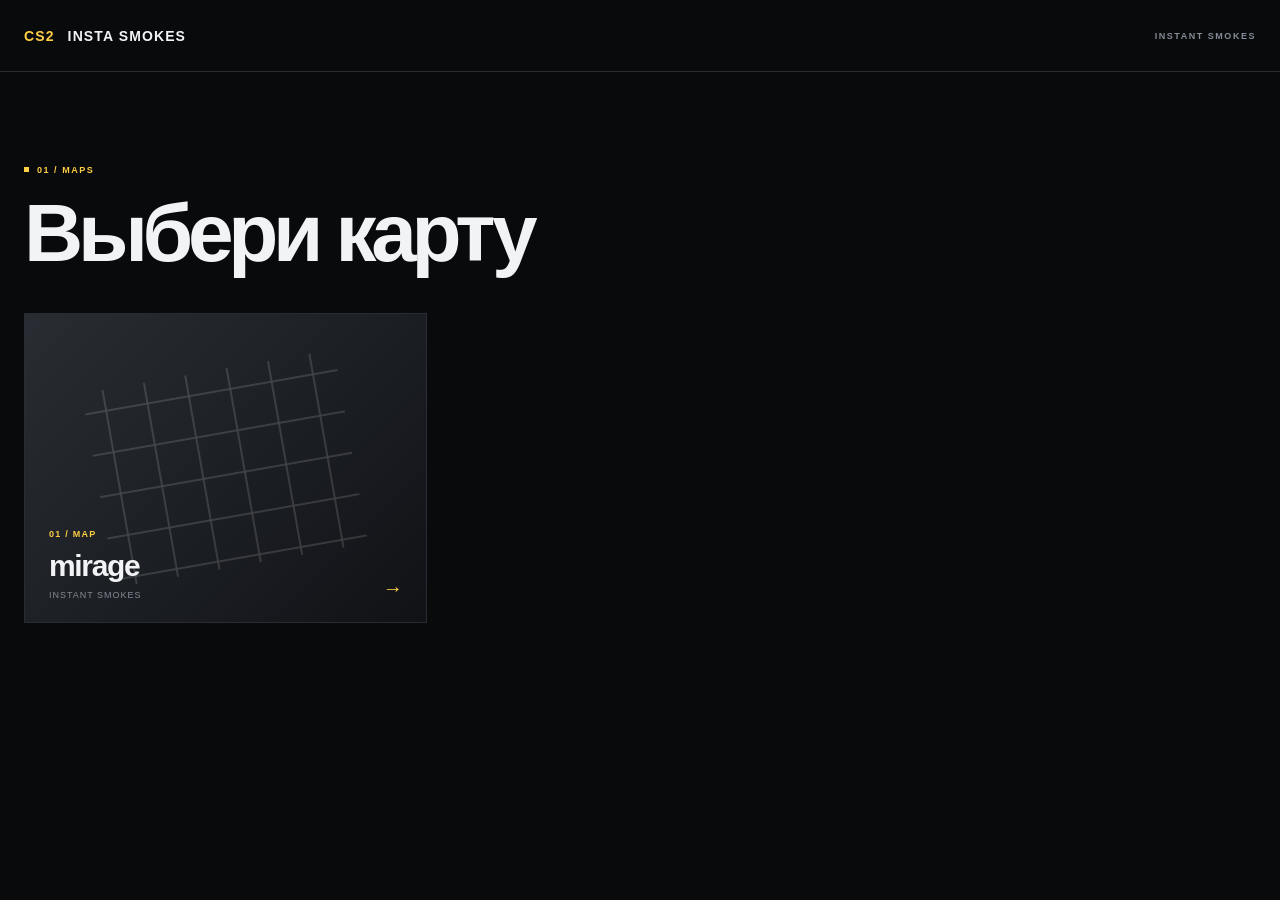
==== index.html @ faadcd63 "init" ====
<!doctype html>
<html lang="ru">
<head>
<meta charset="UTF-8">
<meta name="viewport" content="width=device-width, initial-scale=1, viewport-fit=cover">
<meta name="theme-color" content="#090a0c">
<meta name="description" content="CS2 Insta Smokes — instant smoke lineups со спавнов.">
<title>CS2 Insta Smokes</title>

<link rel="stylesheet" href="./css/base/reset.css">
<link rel="stylesheet" href="./css/base/variables.css">
<link rel="stylesheet" href="./css/layout/container.css">
<link rel="stylesheet" href="./css/modules/header.css">
<link rel="stylesheet" href="./css/modules/common.css">
<link rel="stylesheet" href="./css/modules/maps.css">
<link rel="stylesheet" href="./css/modules/spawns.css">
<link rel="stylesheet" href="./css/modules/modal.css">

<style>
.empty-state {
    min-height: 180px;
    border: 1px solid var(--line);
    background: var(--surface);
    display: flex;
    flex-direction: column;
    align-items: center;
    justify-content: center;
    gap: 8px;
    color: var(--muted);
    text-align: center;
    padding: 30px;
}

.empty-state strong {
    color: var(--text);
    font-size: 18px;
}

.empty-state span {
    font-size: 12px;
}

.side-card strong {
    max-width: 80%;
    text-transform: uppercase;
}

.side-card small {
    max-width: 80%;
}

@media(max-width: 650px) {
    .side-card strong {
        max-width: 100%;
    }
}
</style>
</head>

<body>

<header class="header">
    <div class="container header__content">
        <a
            class="logo"
            href="#/"
            aria-label="CS2 Insta Smokes"
        >
            <span>CS2</span> INSTA SMOKES
        </a>

        <span class="header__label">
            INSTANT SMOKES
        </span>
    </div>
</header>

<main>

    <!-- =========================
         MAPS
    ========================== -->

    <section
        class="page page_maps is-active"
        id="mapsPage"
    >
        <div class="container">

            <div class="page-heading">
                <span class="eyebrow">
                    01 / MAPS
                </span>

                <h1>
                    Выбери карту
                </h1>
            </div>

            <div
                class="maps-grid"
                id="mapsGrid"
            ></div>

        </div>
    </section>


    <!-- =========================
         SIDES / PLACES
    ========================== -->

    <section
        class="page page_side"
        id="sidePage"
    >
        <div class="container">

            <button
                class="back-button"
                id="backToMaps"
                type="button"
            >
                ← Все карты
            </button>

            <div class="page-heading page-heading_small">

                <span
                    class="eyebrow"
                    id="sideMapName"
                >
                    MAP
                </span>

                <h1>
                    Выбери место
                </h1>


            </div>

            <div
                class="side-grid"
                id="sidesGrid"
            ></div>

        </div>
    </section>


    <!-- =========================
         SPAWNS
    ========================== -->

    <section
        class="page page_spawns"
        id="spawnsPage"
    >
        <div class="container">

            <button
                class="back-button"
                id="backToSide"
                type="button"
            >
                ← Стороны
            </button>

            <div class="spawn-heading">

                <div class="page-heading page-heading_small">

                    <span
                        class="eyebrow"
                        id="spawnEyebrow"
                    >
                        MAP / SIDE
                    </span>

                    <h1>
                        Выбери спавн
                    </h1>

                    <p>
                        Нажми на номер спавна, чтобы открыть lineup.
                    </p>

                </div>

                <div class="spawn-counter">
                    <strong id="spawnCount">0</strong>
                    <span>lineups</span>
                </div>

            </div>


            <div class="map-wrap">

                <div class="map-toolbar">

                    <span id="mapToolbarName">
                        MAP
                    </span>

                    <span id="mapToolbarSide">
                        SIDE
                    </span>

                </div>

                <div class="spawn-map">

                    <img
                        id="spawnMapImage"
                        src=""
                        alt=""
                    >

                    <div
                        class="spawn-points"
                        id="spawnPoints"
                    ></div>

                </div>

            </div>

        </div>
    </section>

</main>


<!-- =========================
     LINEUP MODAL
========================== -->

<div
    class="modal"
    id="lineupModal"
    aria-hidden="true"
>

    <div
        class="modal__overlay"
        data-close
    ></div>

    <div class="modal__window">

        <button
            class="modal__close"
            data-close
            aria-label="Закрыть"
            type="button"
        >
            ×
        </button>


        <div class="modal__header">

            <div>

                <span
                    class="eyebrow"
                    id="lineupEyebrow"
                >
                    MAP / SIDE SPAWN 1
                </span>

                <h2 id="lineupTitle">
                    Lineup
                </h2>

            </div>

            <span
                class="throw-badge"
                id="lineupThrow"
            >
                JUMPTHROW
            </span>

        </div>


        <div class="lineup-gallery">

            <div class="gallery-main">

                <img
                    id="lineupAim"
                    src=""
                    alt="Позиция прицеливания"
                >

                <div class="gallery-label">
                    01 / ПРИЦЕЛ
                </div>

            </div>


            <div class="gallery-result">

                <img
                    id="lineupResult"
                    src=""
                    alt="Результат smoke"
                >

                <div class="gallery-label">
                    02 / РЕЗУЛЬТАТ
                </div>

            </div>

        </div>


        <div class="lineup-details">

            <div>
                <span>Позиция</span>
                <strong id="lineupPosition">—</strong>
            </div>

            <div>
                <span>Бросок</span>
                <strong id="lineupMethod">—</strong>
            </div>

            <div>
                <span>Цель</span>
                <strong id="lineupTarget">—</strong>
            </div>

        </div>


        <div class="lineup-description">

            <span>
                КАК КИНУТЬ
            </span>

            <p id="lineupNote"></p>

        </div>

    </div>

</div>


<script src="./js/data.js"></script>
<script src="./js/app.js"></script>

</body>
</html>
---- css/base/variables.css ----
:root{--bg:#090a0c;--surface:#111317;--surface2:#181a1f;--line:#292c32;--muted:#858b96;--text:#f2f3f4;--accent:#ffcf45;--container:1240px}
---- css/layout/container.css ----
.container{width:min(calc(100% - 48px),var(--container));margin:0 auto}@media(max-width:600px){.container{width:calc(100% - 28px)}}
---- css/modules/header.css ----
.header{height:72px;border-bottom:1px solid var(--line);display:flex;align-items:center}.header__content{display:flex;align-items:center;justify-content:space-between}.logo{font-size:14px;font-weight:800;letter-spacing:.08em}.logo span{color:var(--accent);margin-right:8px}.header__label{color:var(--muted);font-size:9px;font-weight:700;letter-spacing:.17em}@media(max-width:600px){.header{height:62px}.header__label{display:none}.logo{font-size:12px}}
---- css/modules/common.css ----
.page{display:none;min-height:calc(100vh - 72px);padding:86px 0 110px}.page.is-active{display:block}.page-heading{margin-bottom:42px}.page-heading_small{margin-bottom:34px}.eyebrow{display:inline-flex;align-items:center;gap:8px;color:var(--accent);font-size:9px;font-weight:800;letter-spacing:.17em;text-transform:uppercase}.eyebrow:before{content:"";width:5px;height:5px;background:var(--accent);flex:none}.page-heading h1{font-size:clamp(44px,7vw,82px);line-height:.94;letter-spacing:-.065em;margin:18px 0 15px}.page-heading p{color:var(--muted);font-size:13px;line-height:1.55;margin:0}.back-button{border:0;background:transparent;color:var(--muted);padding:0;margin-bottom:43px;font-size:12px}.back-button:hover{color:#fff}@media(max-width:600px){.page{min-height:calc(100vh - 62px);padding:55px 0 70px}.page-heading{margin-bottom:30px}.page-heading h1{font-size:46px}}
---- css/modules/maps.css ----
.maps-grid {
    display: grid;
    grid-template-columns: repeat(3, 1fr);
    gap: 12px
}

.map-card {
    position: relative;
    min-height: 310px;
    padding: 0;
    text-align: left;
    border: 1px solid var(--line);
    background: var(--surface);
    overflow: hidden;
    transition: .25s
}

.map-card:hover {
    transform: translateY(-4px);
    border-color: #555b65
}

.map-card__bg {
    position: absolute;
    inset: 0;
    background: linear-gradient(135deg, #292d33, #101216)
}

.map-card__pattern {
    position: absolute;
    inset: 18%;
    opacity: .17;
    background: linear-gradient(90deg, transparent 48%, #fff 49%, #fff 51%, transparent 52%), linear-gradient(0deg, transparent 48%, #fff 49%, #fff 51%, transparent 52%);
    background-size: 42px 42px;
    transform: rotate(-10deg)
}

.map-card__content {
    position: absolute;
    left: 24px;
    right: 24px;
    bottom: 22px;
    z-index: 2
}

.map-card__number {
    color: var(--accent);
    font-size: 9px;
    font-weight: 800;
    letter-spacing: .14em
}

.map-card strong {
    display: block;
    font-size: 30px;
    letter-spacing: -.045em;
    margin-top: 8px
}

.map-card small {
    display: block;
    color: var(--muted);
    font-size: 9px;
    letter-spacing: .11em;
    text-transform: uppercase;
    margin-top: 7px
}

.map-card__arrow {
    position: absolute;
    right: 23px;
    bottom: 22px;
    color: var(--accent);
    font-size: 20px
}

@media(max-width:900px) {
    .maps-grid {
        grid-template-columns: 1fr 1fr
    }
}

@media(max-width:560px) {
    .maps-grid {
        grid-template-columns: 1fr
    }

    .map-card {
        min-height: 225px
    }
}

.side-grid {
    display: grid;
    grid-template-columns: 1fr 1fr 1fr;
    gap: 12px
}

.side-card {
    position: relative;
    min-height: 340px;
    padding: 30px;
    text-align: left;
    border: 1px solid var(--line);
    background: var(--surface);
    overflow: hidden;
    transition: .25s
}

.side-card:hover {
    transform: translateY(-4px);
    border-color: #555b65
}

.side-card:after {
    content: "";
    position: absolute;
    width: 300px;
    height: 300px;
    border: 1px solid rgba(255, 255, 255, .06);
    border-radius: 50%;
    right: -100px;
    bottom: -110px;
    box-shadow: 0 0 0 55px rgba(255, 255, 255, .015), 0 0 0 110px rgba(255, 255, 255, .012)
}

.side-card_t:after {
    border-color: rgba(255, 207, 69, .1)
}

.side-card_ct:after {
    border-color: rgba(111, 160, 255, .1)
}

.side-card__number {
    display: block;
    color: var(--accent);
    font-size: 9px;
    font-weight: 800
}

.side-card strong {
    display: block;
    font-size: 48px;
    letter-spacing: -.06em;
    margin-top: 92px
}

.side-card small {
    display: block;
    color: var(--muted);
    font-size: 11px;
    margin-top: 8px
}

.side-card i {
    position: absolute;
    right: 27px;
    bottom: 24px;
    color: var(--accent);
    font-style: normal;
    font-size: 22px
}

@media(max-width:650px) {
    .side-grid {
        grid-template-columns: 1fr
    }

    .side-card {
        min-height: 260px
    }

    .side-card strong {
        margin-top: 65px;
        font-size: 40px
    }
}
---- css/modules/spawns.css ----
.spawn-heading {
    display: flex;
    justify-content: space-between;
    align-items: end;
    gap: 30px
}

.spawn-counter {
    text-align: right;
    flex: none
}

.spawn-counter strong {
    display: block;
    font-size: 30px;
    line-height: 1;
    color: var(--accent)
}

.spawn-counter span {
    display: block;
    color: var(--muted);
    font-size: 9px;
    text-transform: uppercase;
    letter-spacing: .1em;
    margin-top: 6px
}

.map-wrap {
    border: 1px solid var(--line);
    background: var(--surface)
}

.map-toolbar {
    height: 43px;
    padding: 0 14px;
    display: flex;
    align-items: center;
    justify-content: space-between;
    border-bottom: 1px solid var(--line);
    font-size: 9px;
    font-weight: 700;
    letter-spacing: .12em
}

.map-toolbar span:last-child {
    color: var(--accent)
}

.spawn-map {
    position: relative;
    overflow: hidden;
    background: #202329
}

.spawn-map>img {
    width: 100%;
    aspect-ratio: 16/9;
    object-fit: cover
}

.spawn-map:after {
    content: "";
    position: absolute;
    inset: 0;
    pointer-events: none;
    background: linear-gradient(180deg, transparent 65%, rgba(0, 0, 0, .28))
}

.spawn-points {
    position: absolute;
    inset: 0;
    z-index: 3
}

.spawn-point {
    position: absolute;
    width: 58px;
    height: 58px;
    border-radius: 50%;
    padding: 0;
    border: 2px solid #0a0b0c;
    background: var(--accent);
    color: #111;
    font-size: 15px;
    font-weight: 900;
    transform: translate(-50%, -50%);
    box-shadow: 0 0 0 6px rgba(255, 207, 69, .15), 0 8px 25px rgba(0, 0, 0, .5);
    transition: transform .18s, box-shadow .18s
}

.spawn-point span {
    display: block;
    font-size: 7px;
    font-weight: 800;
    letter-spacing: .08em;
    margin-top: 2px
}

.spawn-point:hover,
.spawn-point:focus-visible {
    transform: translate(-50%, -50%) scale(1.13);
    box-shadow: 0 0 0 8px rgba(255, 207, 69, .2), 0 10px 30px rgba(0, 0, 0, .6);
    outline: 0
}

@media(max-width:600px) {
    .spawn-heading {
        align-items: start
    }

    .spawn-counter {
        margin-top: 8px
    }

    .spawn-point {
        width: 30px;
        height: 30px;
        font-size: 13px
    }

    .spawn-point span {
        display: none;
    }

    .map-toolbar {
        height: 38px;
        font-size: 8px
    }
}
---- css/modules/modal.css ----
.modal{position:fixed;inset:0;z-index:100;display:none}.modal.is-open{display:block}.modal__overlay{position:absolute;inset:0;background:rgba(0,0,0,.8);backdrop-filter:blur(8px)}.modal__window{position:absolute;left:50%;top:50%;width:min(940px,calc(100% - 28px));max-height:calc(100dvh - 30px);overflow:auto;transform:translate(-50%,-50%);background:#101216;border:1px solid var(--line);padding:28px}.modal__close{position:absolute;right:14px;top:10px;width:40px;height:40px;border:0;background:transparent;color:var(--muted);font-size:29px}.modal__header{display:flex;justify-content:space-between;align-items:flex-end;gap:25px;padding-right:38px;margin-bottom:22px}.modal__header h2{font-size:40px;line-height:1;letter-spacing:-.055em;margin:13px 0 0}.throw-badge{background:var(--accent);color:#111;padding:9px 11px;font-size:9px;font-weight:900;letter-spacing:.1em;white-space:nowrap}.lineup-gallery{display:grid;grid-template-columns:1fr 1fr;gap:8px}.gallery-main,.gallery-result{position:relative;border:1px solid var(--line);background:#181a1f;overflow:hidden}.gallery-main img,.gallery-result img{width:100%;aspect-ratio:16/10;object-fit:cover}.gallery-label{position:absolute;left:10px;bottom:10px;padding:7px 9px;background:rgba(8,9,11,.84);font-size:8px;font-weight:800;letter-spacing:.1em}.lineup-details{display:grid;grid-template-columns:repeat(3,1fr);border:1px solid var(--line);border-top:0}.lineup-details>div{padding:16px;border-right:1px solid var(--line)}.lineup-details>div:last-child{border-right:0}.lineup-details span,.lineup-description>span{display:block;color:var(--muted);font-size:8px;font-weight:700;letter-spacing:.12em;text-transform:uppercase;margin-bottom:7px}.lineup-details strong{font-size:13px}.lineup-description{border:1px solid var(--line);border-top:0;padding:16px}.lineup-description p{color:#c0c4ca;font-size:12px;line-height:1.65;margin:0}@media(max-width:650px){.modal__window{padding:18px;width:calc(100% - 18px);max-height:calc(100dvh - 18px)}.modal__header{display:block;margin-bottom:17px}.modal__header h2{font-size:29px}.throw-badge{display:inline-block;margin-top:14px}.lineup-gallery{grid-template-columns:1fr;gap:7px}.gallery-main img,.gallery-result img{aspect-ratio:16/9}.lineup-details{grid-template-columns:1fr}.lineup-details>div{border-right:0;border-bottom:1px solid var(--line)}.lineup-details>div:last-child{border-bottom:0}.lineup-description{margin-bottom:3px}}
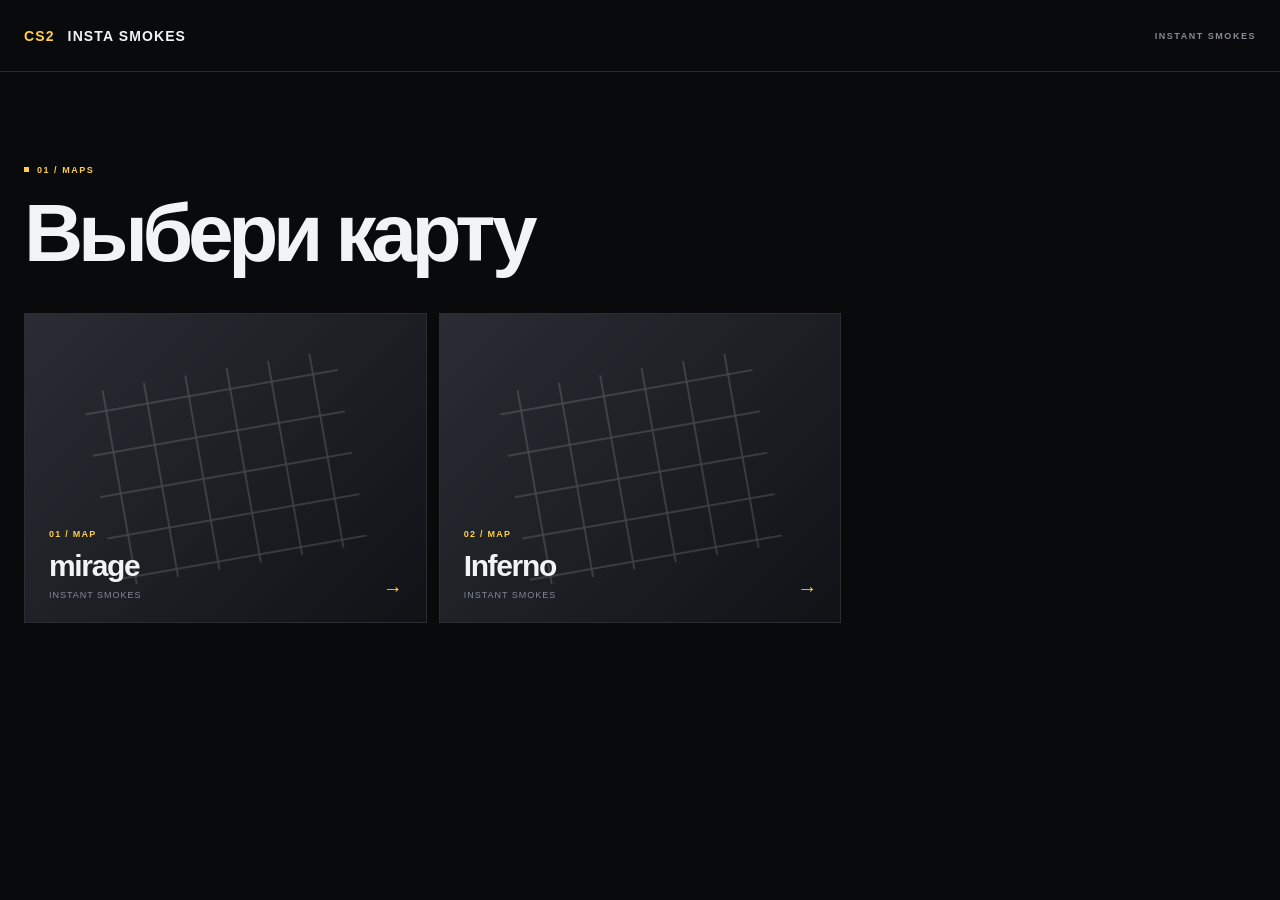
==== commit f6ea7fb1: "fix vers" ====
--- a/index.html
+++ b/index.html
@@ -356,7 +356,7 @@
 </div>
 
 
-<script src="./js/data.js"></script>
+<script src="./js/data.js?ver=2"></script>
 <script src="./js/app.js"></script>
 
 </body>
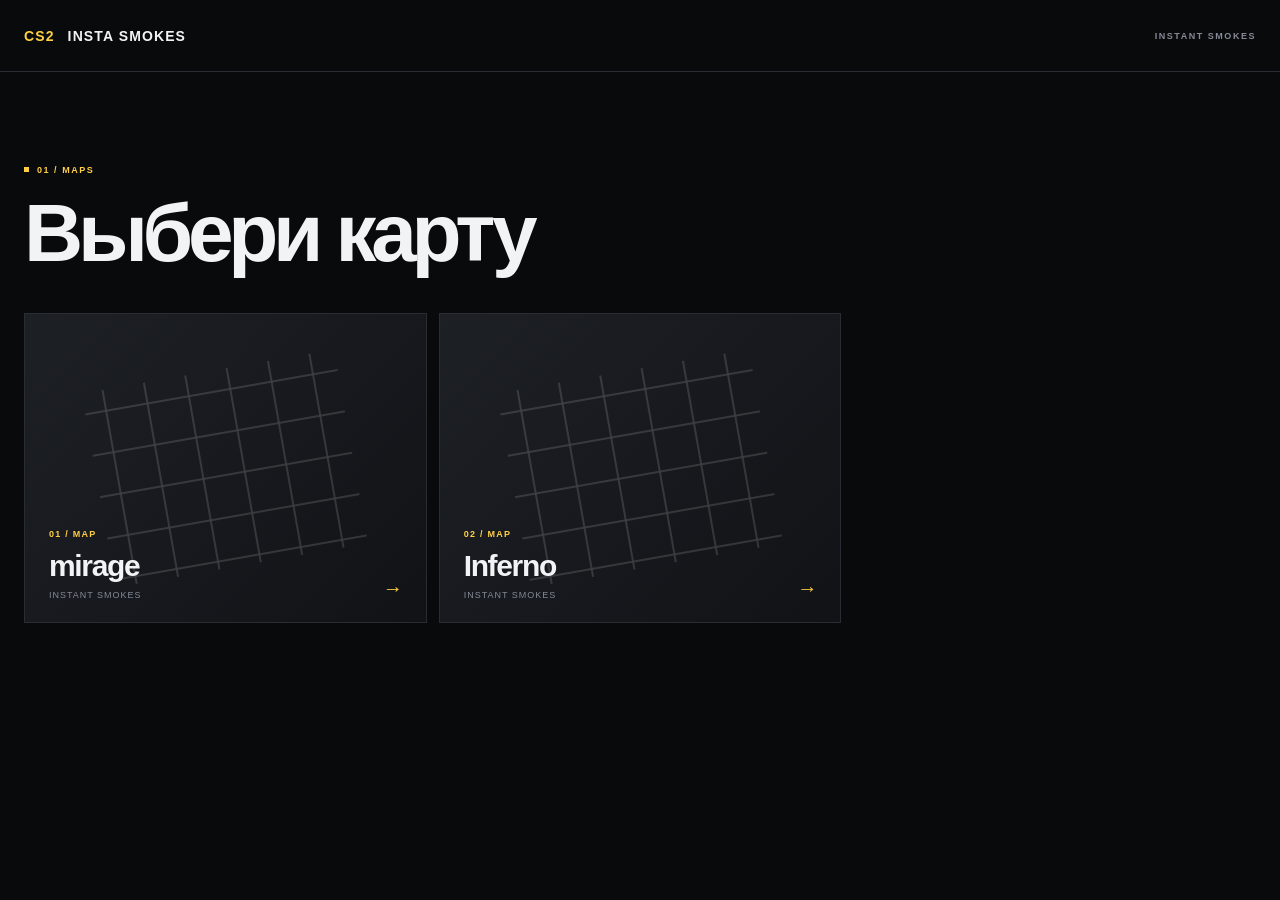
==== commit 87a89280: "add spawns" ====
--- a/index.html
+++ b/index.html
@@ -7,14 +7,14 @@
 <meta name="description" content="CS2 Insta Smokes — instant smoke lineups со спавнов.">
 <title>CS2 Insta Smokes</title>
 
-<link rel="stylesheet" href="./css/base/reset.css">
-<link rel="stylesheet" href="./css/base/variables.css">
-<link rel="stylesheet" href="./css/layout/container.css">
-<link rel="stylesheet" href="./css/modules/header.css">
-<link rel="stylesheet" href="./css/modules/common.css">
-<link rel="stylesheet" href="./css/modules/maps.css">
-<link rel="stylesheet" href="./css/modules/spawns.css">
-<link rel="stylesheet" href="./css/modules/modal.css">
+<link rel="stylesheet" href="./css/base/reset.css?ver=3">
+<link rel="stylesheet" href="./css/base/variables.css?ver=3">
+<link rel="stylesheet" href="./css/layout/container.css?ver=3">
+<link rel="stylesheet" href="./css/modules/header.css?ver=3">
+<link rel="stylesheet" href="./css/modules/common.css?ver=3">
+<link rel="stylesheet" href="./css/modules/maps.css?ver=3">
+<link rel="stylesheet" href="./css/modules/spawns.css?ver=3">
+<link rel="stylesheet" href="./css/modules/modal.css?ver=3">
 
 <style>
 .empty-state {
@@ -164,7 +164,7 @@
                 id="backToSide"
                 type="button"
             >
-                ← Стороны
+                ← Места
             </button>
 
             <div class="spawn-heading">
@@ -356,8 +356,8 @@
 </div>
 
 
-<script src="./js/data.js?ver=2"></script>
-<script src="./js/app.js"></script>
+<script src="./js/data.js?ver=3"></script>
+<script src="./js/app.js?ver=3"></script>
 
 </body>
 </html>
--- a/css/modules/maps.css
+++ b/css/modules/maps.css
@@ -23,7 +23,15 @@
 .map-card__bg {
     position: absolute;
     inset: 0;
-    background: linear-gradient(135deg, #292d33, #101216)
+    background: linear-gradient(135deg, #292d33, #101216);
+    top: 0;
+    left: 0;
+    width: 100%;
+    height: 100%;
+    background-position: center;
+    background-size: cover;
+    background-repeat: no-repeat;
+    opacity: 0.5;
 }
 
 .map-card__pattern {
--- a/css/modules/spawns.css
+++ b/css/modules/spawns.css
@@ -52,7 +52,18 @@
     overflow: hidden;
     background: #202329
 }
-
+.spawn-point.spawn-one-btn {
+    position: absolute;
+    top: 0;
+    left: 0;
+    bottom: 0;
+    right: 0;
+    width: 100%;
+    height: 100%;
+    transform: none;
+    opacity: 0;
+    
+}
 .spawn-map>img {
     width: 100%;
     aspect-ratio: 16/9;
@@ -127,4 +138,69 @@
         height: 38px;
         font-size: 8px
     }
-}+}
+.spawn-map_no-image{
+    min-height:220px;
+    display:flex;
+    align-items:center;
+    justify-content:center;
+    padding:18px;
+}
+.spawn-map_no-image:after{
+    display:none;
+}
+.spawn-points_no-map{
+    position:relative;
+    inset:auto;
+    width:100%;
+    display:grid;
+    grid-template-columns:repeat(auto-fit,minmax(180px,1fr));
+    gap:10px;
+}
+.spawn-points_no-map .spawn-point_no-map{
+    position:relative !important;
+    left:auto !important;
+    top:auto !important;
+    transform:none !important;
+    width:100%;
+    height:auto;
+    min-height:68px;
+    border-radius:8px;
+    box-shadow:none;
+}
+.spawn-points_no-map .spawn-point_no-map:hover,
+.spawn-points_no-map .spawn-point_no-map:focus-visible{
+    transform:translateY(-2px) !important;
+}
+
+
+/* ===== Preview cards for places without a working map ===== */
+.spawn-points_no-map{display:grid!important;grid-template-columns:repeat(3,minmax(0,1fr));gap:14px;position:relative!important;left:auto!important;top:auto!important}
+.spawn-points_no-map .spawn-point_no-map{position:relative!important;left:auto!important;top:auto!important;transform:none!important;min-height:220px;width:auto;display:flex;flex-direction:column;align-items:flex-start;justify-content:flex-end;text-align:left;overflow:hidden;padding:0!important;background:#15181d;border:1px solid rgba(255,255,255,.1);border-radius:12px;color:#fff}
+.spawn-point__preview{position:absolute;inset:0;display:block;background:#101216}
+.spawn-point__preview img{width:100%;height:100%;object-fit:cover;display:block;opacity:.82}
+.spawn-point_no-map .spawn-point__id,.spawn-point_no-map>span:not(.spawn-point__preview){position:relative;z-index:2;margin-left:16px;margin-right:16px}
+.spawn-point_no-map .spawn-point__id{margin-bottom:4px;font-size:11px;color:#d8ff3e}
+.spawn-point_no-map>span:not(.spawn-point__preview){font-size:15px;font-weight:700;margin-bottom:16px}
+.spawn-point_no-map small{position:relative;z-index:2;margin:0 16px 14px;color:#aab0b8}
+@media(max-width:900px){.spawn-points_no-map{grid-template-columns:repeat(2,minmax(0,1fr))}}
+@media(max-width:560px){.spawn-points_no-map{grid-template-columns:1fr}}
+
+.side-card__image{position:absolute;inset:0;overflow:hidden;pointer-events:none;opacity:.35}
+.side-card__image img{width:100%;height:100%;object-fit:cover;display:block}
+.side-card__image+ .side-card__number,.side-card__image~strong,.side-card__image~small,.side-card__image~i{position:relative;z-index:1}
+
+.spawn-point__preview_empty{
+    position:absolute;
+    inset:0;
+    display:flex!important;
+    align-items:center;
+    justify-content:center;
+    color:#8f959e!important;
+    background:#101216;
+    font-size:12px!important;
+    font-weight:700!important;
+    letter-spacing:.08em;
+    text-transform:uppercase;
+    margin:0!important;
+}
--- a/css/modules/modal.css
+++ b/css/modules/modal.css
@@ -1 +1,18 @@
-.modal{position:fixed;inset:0;z-index:100;display:none}.modal.is-open{display:block}.modal__overlay{position:absolute;inset:0;background:rgba(0,0,0,.8);backdrop-filter:blur(8px)}.modal__window{position:absolute;left:50%;top:50%;width:min(940px,calc(100% - 28px));max-height:calc(100dvh - 30px);overflow:auto;transform:translate(-50%,-50%);background:#101216;border:1px solid var(--line);padding:28px}.modal__close{position:absolute;right:14px;top:10px;width:40px;height:40px;border:0;background:transparent;color:var(--muted);font-size:29px}.modal__header{display:flex;justify-content:space-between;align-items:flex-end;gap:25px;padding-right:38px;margin-bottom:22px}.modal__header h2{font-size:40px;line-height:1;letter-spacing:-.055em;margin:13px 0 0}.throw-badge{background:var(--accent);color:#111;padding:9px 11px;font-size:9px;font-weight:900;letter-spacing:.1em;white-space:nowrap}.lineup-gallery{display:grid;grid-template-columns:1fr 1fr;gap:8px}.gallery-main,.gallery-result{position:relative;border:1px solid var(--line);background:#181a1f;overflow:hidden}.gallery-main img,.gallery-result img{width:100%;aspect-ratio:16/10;object-fit:cover}.gallery-label{position:absolute;left:10px;bottom:10px;padding:7px 9px;background:rgba(8,9,11,.84);font-size:8px;font-weight:800;letter-spacing:.1em}.lineup-details{display:grid;grid-template-columns:repeat(3,1fr);border:1px solid var(--line);border-top:0}.lineup-details>div{padding:16px;border-right:1px solid var(--line)}.lineup-details>div:last-child{border-right:0}.lineup-details span,.lineup-description>span{display:block;color:var(--muted);font-size:8px;font-weight:700;letter-spacing:.12em;text-transform:uppercase;margin-bottom:7px}.lineup-details strong{font-size:13px}.lineup-description{border:1px solid var(--line);border-top:0;padding:16px}.lineup-description p{color:#c0c4ca;font-size:12px;line-height:1.65;margin:0}@media(max-width:650px){.modal__window{padding:18px;width:calc(100% - 18px);max-height:calc(100dvh - 18px)}.modal__header{display:block;margin-bottom:17px}.modal__header h2{font-size:29px}.throw-badge{display:inline-block;margin-top:14px}.lineup-gallery{grid-template-columns:1fr;gap:7px}.gallery-main img,.gallery-result img{aspect-ratio:16/9}.lineup-details{grid-template-columns:1fr}.lineup-details>div{border-right:0;border-bottom:1px solid var(--line)}.lineup-details>div:last-child{border-bottom:0}.lineup-description{margin-bottom:3px}}+.modal{position:fixed;inset:0;z-index:100;display:none}.modal.is-open{display:block}.modal__overlay{position:absolute;inset:0;background:rgba(0,0,0,.8);backdrop-filter:blur(8px)}.modal__window{position:absolute;left:50%;top:50%;width:min(940px,calc(100% - 28px));max-height:calc(100dvh - 30px);overflow:auto;transform:translate(-50%,-50%);background:#101216;border:1px solid var(--line);padding:28px}.modal__close{position:absolute;right:14px;top:10px;width:40px;height:40px;border:0;background:transparent;color:var(--muted);font-size:29px}.modal__header{display:flex;justify-content:space-between;align-items:flex-end;gap:25px;padding-right:38px;margin-bottom:22px}.modal__header h2{font-size:40px;line-height:1;letter-spacing:-.055em;margin:13px 0 0}.throw-badge{background:var(--accent);color:#111;padding:9px 11px;font-size:9px;font-weight:900;letter-spacing:.1em;white-space:nowrap}.lineup-gallery{display:grid;grid-template-columns:1fr 1fr;gap:8px}.gallery-main,.gallery-result{position:relative;border:1px solid var(--line);background:#181a1f;overflow:hidden}.gallery-main img,.gallery-result img{width:100%;aspect-ratio:16/10;object-fit:cover}.gallery-label{position:absolute;left:10px;bottom:10px;padding:7px 9px;background:rgba(8,9,11,.84);font-size:8px;font-weight:800;letter-spacing:.1em}.lineup-details{display:grid;grid-template-columns:repeat(3,1fr);border:1px solid var(--line);border-top:0}.lineup-details>div{padding:16px;border-right:1px solid var(--line)}.lineup-details>div:last-child{border-right:0}.lineup-details span,.lineup-description>span{display:block;color:var(--muted);font-size:8px;font-weight:700;letter-spacing:.12em;text-transform:uppercase;margin-bottom:7px}.lineup-details strong{font-size:13px}.lineup-description{border:1px solid var(--line);border-top:0;padding:16px}.lineup-description p{color:#c0c4ca;font-size:12px;line-height:1.65;margin:0}@media(max-width:650px){.modal__window{padding:18px;width:calc(100% - 18px);max-height:calc(100dvh - 18px)}.modal__header{display:block;margin-bottom:17px}.modal__header h2{font-size:29px}.throw-badge{display:inline-block;margin-top:14px}.lineup-gallery{grid-template-columns:1fr;gap:7px}.gallery-main img,.gallery-result img{aspect-ratio:16/9}.lineup-details{grid-template-columns:1fr}.lineup-details>div{border-right:0;border-bottom:1px solid var(--line)}.lineup-details>div:last-child{border-bottom:0}.lineup-description{margin-bottom:3px}}
+.lineup-aim-gallery{
+    display:grid;
+    grid-template-columns:repeat(2,minmax(0,1fr));
+    gap:8px;
+    margin-top:8px;
+}
+.lineup-aim-gallery img{
+    display:block;
+    width:100%;
+    aspect-ratio:16/10;
+    object-fit:cover;
+}
+@media(max-width:650px){
+    .lineup-aim-gallery{
+        grid-template-columns:1fr;
+    }
+}
